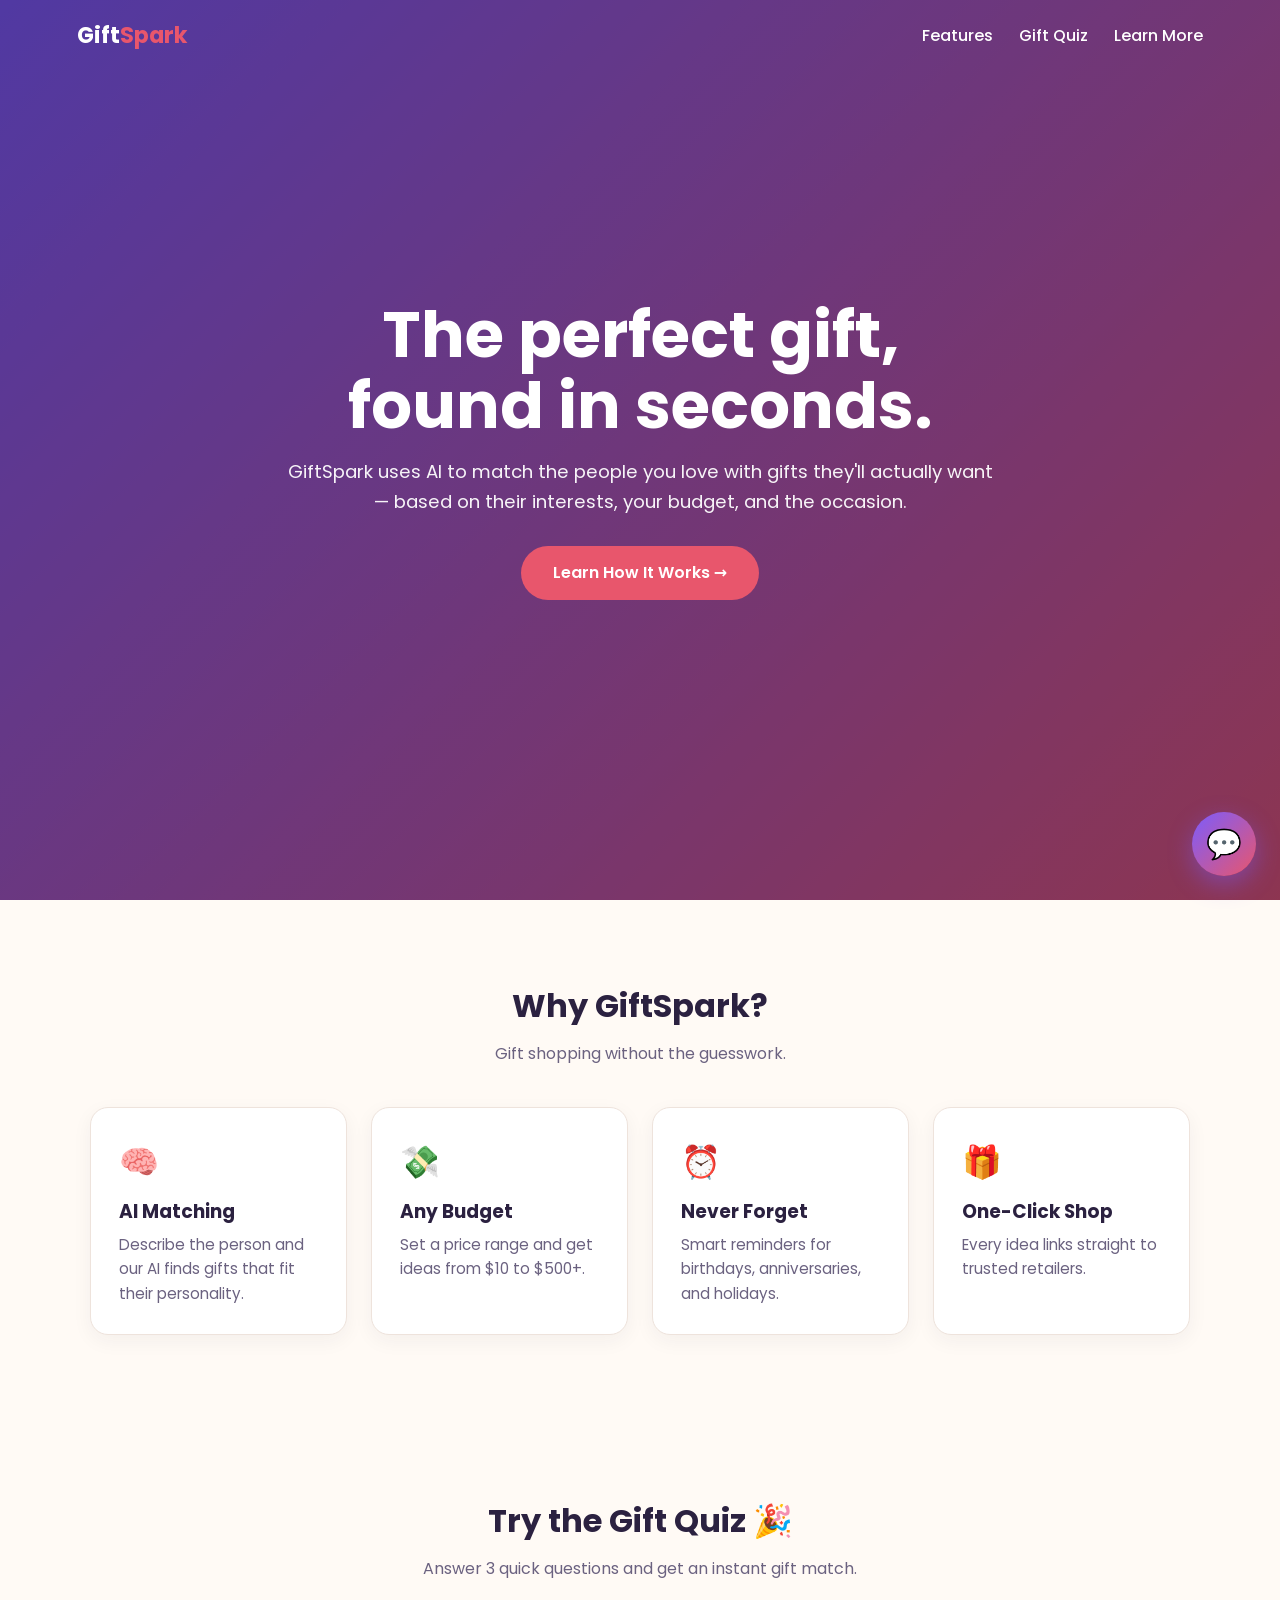
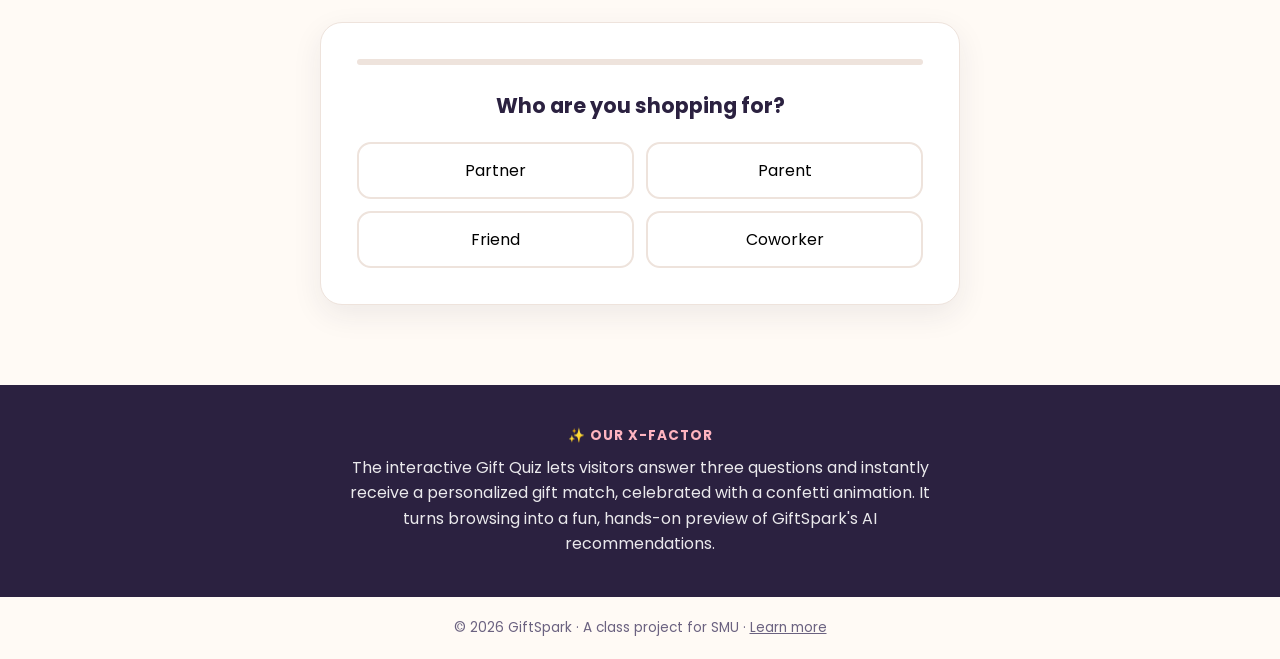
==== index.html @ bbfcfda6 "Add files via upload" ====
<!DOCTYPE html>
<html lang="en">
<head>
  <meta charset="UTF-8">
  <meta name="viewport" content="width=device-width, initial-scale=1.0">
  <title>GiftSpark | AI Gift Finder</title>
  <link href="https://fonts.googleapis.com/css2?family=Poppins:wght@400;500;600;700&display=swap" rel="stylesheet">
  <link rel="stylesheet" href="style.css">
</head>
<body>

  <nav>
    <a href="index.html" class="logo">Gift<span>Spark</span></a>
    <div class="links">
      <a href="#features">Features</a>
      <a href="#quiz">Gift Quiz</a>
      <a href="about.html">Learn More</a>
    </div>
  </nav>

  <!-- AI-generated video: autoplays, muted, loops forever -->
  <header class="hero">
    <video autoplay muted loop playsinline preload="auto">
      <source src="video.mp4" type="video/mp4">
    </video>
    <div class="hero-content">
      <h1>The perfect gift,<br>found in seconds.</h1>
      <p>GiftSpark uses AI to match the people you love with gifts they'll actually want — based on their interests, your budget, and the occasion.</p>
      <a href="about.html" class="btn">Learn How It Works →</a>
    </div>
  </header>

  <section id="features">
    <h2 class="section-title">Why GiftSpark?</h2>
    <p class="section-sub">Gift shopping without the guesswork.</p>
    <div class="cards">
      <div class="card"><div class="icon">🧠</div><h3>AI Matching</h3><p>Describe the person and our AI finds gifts that fit their personality.</p></div>
      <div class="card"><div class="icon">💸</div><h3>Any Budget</h3><p>Set a price range and get ideas from $10 to $500+.</p></div>
      <div class="card"><div class="icon">⏰</div><h3>Never Forget</h3><p>Smart reminders for birthdays, anniversaries, and holidays.</p></div>
      <div class="card"><div class="icon">🎁</div><h3>One-Click Shop</h3><p>Every idea links straight to trusted retailers.</p></div>
    </div>
  </section>

  <!-- X-Factor: interactive gift quiz -->
  <section id="quiz">
    <h2 class="section-title">Try the Gift Quiz 🎉</h2>
    <p class="section-sub">Answer 3 quick questions and get an instant gift match.</p>
    <div class="quiz" id="quiz-box">
      <div class="progress"><div class="bar" id="bar"></div></div>
      <div id="quiz-body"></div>
    </div>
  </section>

  <div class="xfactor">
    <h4>✨ Our X-Factor</h4>
    <p>The interactive Gift Quiz lets visitors answer three questions and instantly receive a personalized gift match, celebrated with a confetti animation. It turns browsing into a fun, hands-on preview of GiftSpark's AI recommendations.</p>
  </div>

  <footer>© 2026 GiftSpark · A class project for SMU · <a href="about.html">Learn more</a></footer>

  <script>
    const questions = [
      { q: 'Who are you shopping for?', a: ['Partner', 'Parent', 'Friend', 'Coworker'] },
      { q: 'What are they into?', a: ['Cooking', 'Tech', 'Wellness', 'Adventure'] },
      { q: "What's your budget?", a: ['Under $25', '$25–$75', '$75–$150', 'Sky is the limit'] },
    ];
    const gifts = {
      Cooking: { e: '🍳', items: ['Artisan spice sampler', 'Fresh pasta-making kit', 'Premium chef knife'] },
      Tech: { e: '🎧', items: ['Smart tracker tag', 'Wireless charging stand', 'Noise-cancelling headphones'] },
      Wellness: { e: '🧘', items: ['Aromatherapy candle set', 'Weighted blanket', 'Massage gun'] },
      Adventure: { e: '🏕️', items: ['Scratch-off travel map', 'Portable hammock', 'Hot air balloon ride voucher'] },
    };
    const tier = { 'Under $25': 0, '$25–$75': 1, '$75–$150': 2, 'Sky is the limit': 2 };
    let step = 0, answers = [];
    const body = document.getElementById('quiz-body'), bar = document.getElementById('bar');

    function render() {
      bar.style.width = (step / questions.length * 100) + '%';
      if (step === questions.length) return showResult();
      const { q, a } = questions[step];
      body.innerHTML = `<h3>${q}</h3><div class="options">${a.map(x => `<button>${x}</button>`).join('')}</div>`;
      body.querySelectorAll('button').forEach(b => b.onclick = () => { answers.push(b.textContent); step++; render(); });
    }
    function showResult() {
      const [who, interest, budget] = answers;
      const g = gifts[interest], top = g.items[tier[budget]];
      body.innerHTML = `<div class="result"><p>Your perfect match for your <b>${who.toLowerCase()}</b> is…</p>
        <div class="gift">${g.e}</div><h3>${top}</h3>
        <ul>${g.items.filter(i => i !== top).map(i => `<li>Also great: ${i}</li>`).join('')}</ul>
        <button class="btn" id="again">Take it again</button></div>`;
      document.getElementById('again').onclick = () => { step = 0; answers = []; render(); };
      confetti();
    }
    function confetti() {
      const colors = ['#e8566c', '#7b5cff', '#ffc94d', '#3ccf91', '#4db8ff'];
      for (let i = 0; i < 80; i++) {
        const c = document.createElement('div');
        c.className = 'confetti';
        c.style.left = Math.random() * 100 + 'vw';
        c.style.background = colors[i % colors.length];
        c.style.animationDuration = 2 + Math.random() * 2 + 's';
        c.style.animationDelay = Math.random() * 0.5 + 's';
        document.body.appendChild(c);
        setTimeout(() => c.remove(), 5000);
      }
    }
    render();
  </script>
  <script src="chatbot.js"></script>
</body>
</html>
---- style.css ----
:root{
  --bg:#fffaf5; --ink:#2b2140; --muted:#6b6280; --accent:#e8566c; --accent2:#7b5cff;
  --card:#ffffff; --line:#eee3dc;
}
*{box-sizing:border-box;margin:0;padding:0}
body{font-family:'Poppins',system-ui,sans-serif;background:var(--bg);color:var(--ink);line-height:1.6}
a{color:inherit}
nav{display:flex;justify-content:space-between;align-items:center;padding:18px 6vw;position:absolute;top:0;left:0;right:0;z-index:5;color:#fff}
nav.solid{position:static;color:var(--ink);border-bottom:1px solid var(--line);background:#fff}
.logo{font-weight:700;font-size:1.4rem;text-decoration:none}
.logo span{color:var(--accent)}
nav .links a{margin-left:22px;text-decoration:none;font-weight:500}

/* Hero with looping video */
.hero{position:relative;height:100vh;min-height:560px;display:flex;align-items:center;justify-content:center;text-align:center;overflow:hidden;color:#fff;
  background:linear-gradient(135deg,#7b5cff,#e8566c)}
.hero video{position:absolute;inset:0;width:100%;height:100%;object-fit:cover;z-index:0}
.hero::after{content:"";position:absolute;inset:0;background:rgba(30,15,50,.45);z-index:1}
.hero-content{position:relative;z-index:2;max-width:760px;padding:0 20px}
.hero h1{font-size:clamp(2.2rem,6vw,4rem);line-height:1.1;margin-bottom:16px}
.hero p{font-size:1.15rem;opacity:.95;margin-bottom:30px}

.btn{display:inline-block;background:var(--accent);color:#fff;padding:14px 32px;border-radius:40px;font-weight:600;text-decoration:none;border:none;cursor:pointer;font-size:1rem;transition:transform .2s,box-shadow .2s;font-family:inherit}
.btn:hover{transform:translateY(-3px);box-shadow:0 10px 24px rgba(232,86,108,.4)}
.btn.ghost{background:transparent;border:2px solid currentColor;color:var(--accent)}

section{padding:80px 6vw}
.section-title{text-align:center;font-size:2rem;margin-bottom:10px}
.section-sub{text-align:center;color:var(--muted);margin-bottom:40px}

.cards{display:grid;grid-template-columns:repeat(auto-fit,minmax(220px,1fr));gap:24px;max-width:1100px;margin:auto}
.card{background:var(--card);border:1px solid var(--line);border-radius:18px;padding:28px;box-shadow:0 6px 20px rgba(43,33,64,.05)}
.card .icon{font-size:2rem;margin-bottom:10px}
.card h3{margin-bottom:6px}
.card p{color:var(--muted);font-size:.95rem}

/* Quiz (X-Factor) */
.quiz{max-width:640px;margin:auto;background:#fff;border-radius:22px;padding:36px;border:1px solid var(--line);box-shadow:0 10px 30px rgba(43,33,64,.08);text-align:center}
.quiz .progress{height:6px;background:var(--line);border-radius:6px;margin-bottom:24px;overflow:hidden}
.quiz .bar{height:100%;width:0;background:linear-gradient(90deg,var(--accent2),var(--accent));transition:width .4s}
.quiz h3{font-size:1.3rem;margin-bottom:20px}
.options{display:grid;grid-template-columns:1fr 1fr;gap:12px}
.options button{padding:14px;border-radius:14px;border:2px solid var(--line);background:#fff;font-family:inherit;font-size:1rem;cursor:pointer;transition:.2s}
.options button:hover{border-color:var(--accent2);background:#f5f1ff}
.result .gift{font-size:3.5rem;margin:10px 0;animation:pop .6s ease}
.result ul{list-style:none;margin:16px 0 24px}
.result li{padding:8px;border-bottom:1px dashed var(--line)}
@keyframes pop{0%{transform:scale(0) rotate(-20deg)}70%{transform:scale(1.2)}100%{transform:scale(1)}}
.confetti{position:fixed;top:-10px;width:10px;height:14px;z-index:999;pointer-events:none;animation:fall linear forwards}
@keyframes fall{to{transform:translateY(105vh) rotate(720deg)}}

.xfactor{background:#2b2140;color:#fff;text-align:center;padding:40px 6vw}
.xfactor h4{color:#ffb4c0;margin-bottom:8px;letter-spacing:1px;text-transform:uppercase;font-size:.85rem}
.xfactor p{max-width:620px;margin:auto;opacity:.9}
footer{text-align:center;padding:20px;color:var(--muted);font-size:.85rem}

/* Page 2 */
.page-hero{padding:80px 6vw 40px;text-align:center;background:linear-gradient(135deg,#f5f1ff,#ffeef1)}
.page-hero h1{font-size:clamp(2rem,5vw,3rem)}
.page-hero p{color:var(--muted);max-width:680px;margin:12px auto 0}
.content{max-width:900px;margin:auto}
.content h2{margin:40px 0 12px}
.content p{color:#463d5c;margin-bottom:14px}
.steps{counter-reset:s;list-style:none}
.steps li{counter-increment:s;padding:16px 16px 16px 64px;position:relative;background:#fff;border:1px solid var(--line);border-radius:14px;margin-bottom:12px}
.steps li::before{content:counter(s);position:absolute;left:16px;top:14px;width:34px;height:34px;border-radius:50%;background:var(--accent);color:#fff;display:grid;place-items:center;font-weight:700}
.pricing{display:grid;grid-template-columns:repeat(auto-fit,minmax(220px,1fr));gap:20px;margin-top:16px}
.pricing .card.featured{border:2px solid var(--accent);transform:scale(1.03)}
.price{font-size:2rem;font-weight:700;color:var(--accent)}

/* Chatbot widget */
#chat-toggle{position:fixed;bottom:24px;right:24px;width:64px;height:64px;border-radius:50%;background:linear-gradient(135deg,var(--accent2),var(--accent));color:#fff;font-size:1.8rem;border:none;cursor:pointer;box-shadow:0 8px 24px rgba(123,92,255,.45);z-index:1000;animation:pulse 2.5s infinite}
@keyframes pulse{0%,100%{box-shadow:0 0 0 0 rgba(232,86,108,.5)}50%{box-shadow:0 0 0 14px rgba(232,86,108,0)}}
#chat-box{position:fixed;bottom:100px;right:24px;width:350px;max-width:calc(100vw - 32px);height:480px;max-height:70vh;background:#fff;border-radius:20px;box-shadow:0 16px 48px rgba(43,33,64,.25);display:none;flex-direction:column;overflow:hidden;z-index:1000}
#chat-box.open{display:flex}
.chat-head{background:linear-gradient(135deg,var(--accent2),var(--accent));color:#fff;padding:14px 18px;display:flex;justify-content:space-between;align-items:center}
.chat-head small{display:block;opacity:.85;font-size:.75rem}
.chat-head button{background:none;border:none;color:#fff;font-size:1.3rem;cursor:pointer}
#chat-msgs{flex:1;overflow-y:auto;padding:14px;display:flex;flex-direction:column;gap:10px;background:#faf8ff}
.msg{max-width:82%;padding:10px 14px;border-radius:16px;font-size:.92rem;line-height:1.45}
.msg.bot{background:#fff;border:1px solid var(--line);align-self:flex-start;border-bottom-left-radius:4px}
.msg.user{background:var(--accent2);color:#fff;align-self:flex-end;border-bottom-right-radius:4px}
.typing{font-style:italic;color:var(--muted)}
.chips{display:flex;flex-wrap:wrap;gap:6px;padding:8px 14px 0;background:#faf8ff}
.chips button{font-family:inherit;font-size:.78rem;padding:6px 10px;border-radius:20px;border:1px solid var(--accent2);color:var(--accent2);background:#fff;cursor:pointer}
.chat-input{display:flex;border-top:1px solid var(--line)}
.chat-input input{flex:1;border:none;padding:14px;font-family:inherit;font-size:.95rem;outline:none}
.chat-input button{border:none;background:var(--accent);color:#fff;padding:0 18px;cursor:pointer;font-weight:600;font-family:inherit}

@media (max-width:600px){
  nav .links a:not(:last-child){display:none}
  .options{grid-template-columns:1fr}
  section{padding:60px 16px}
}
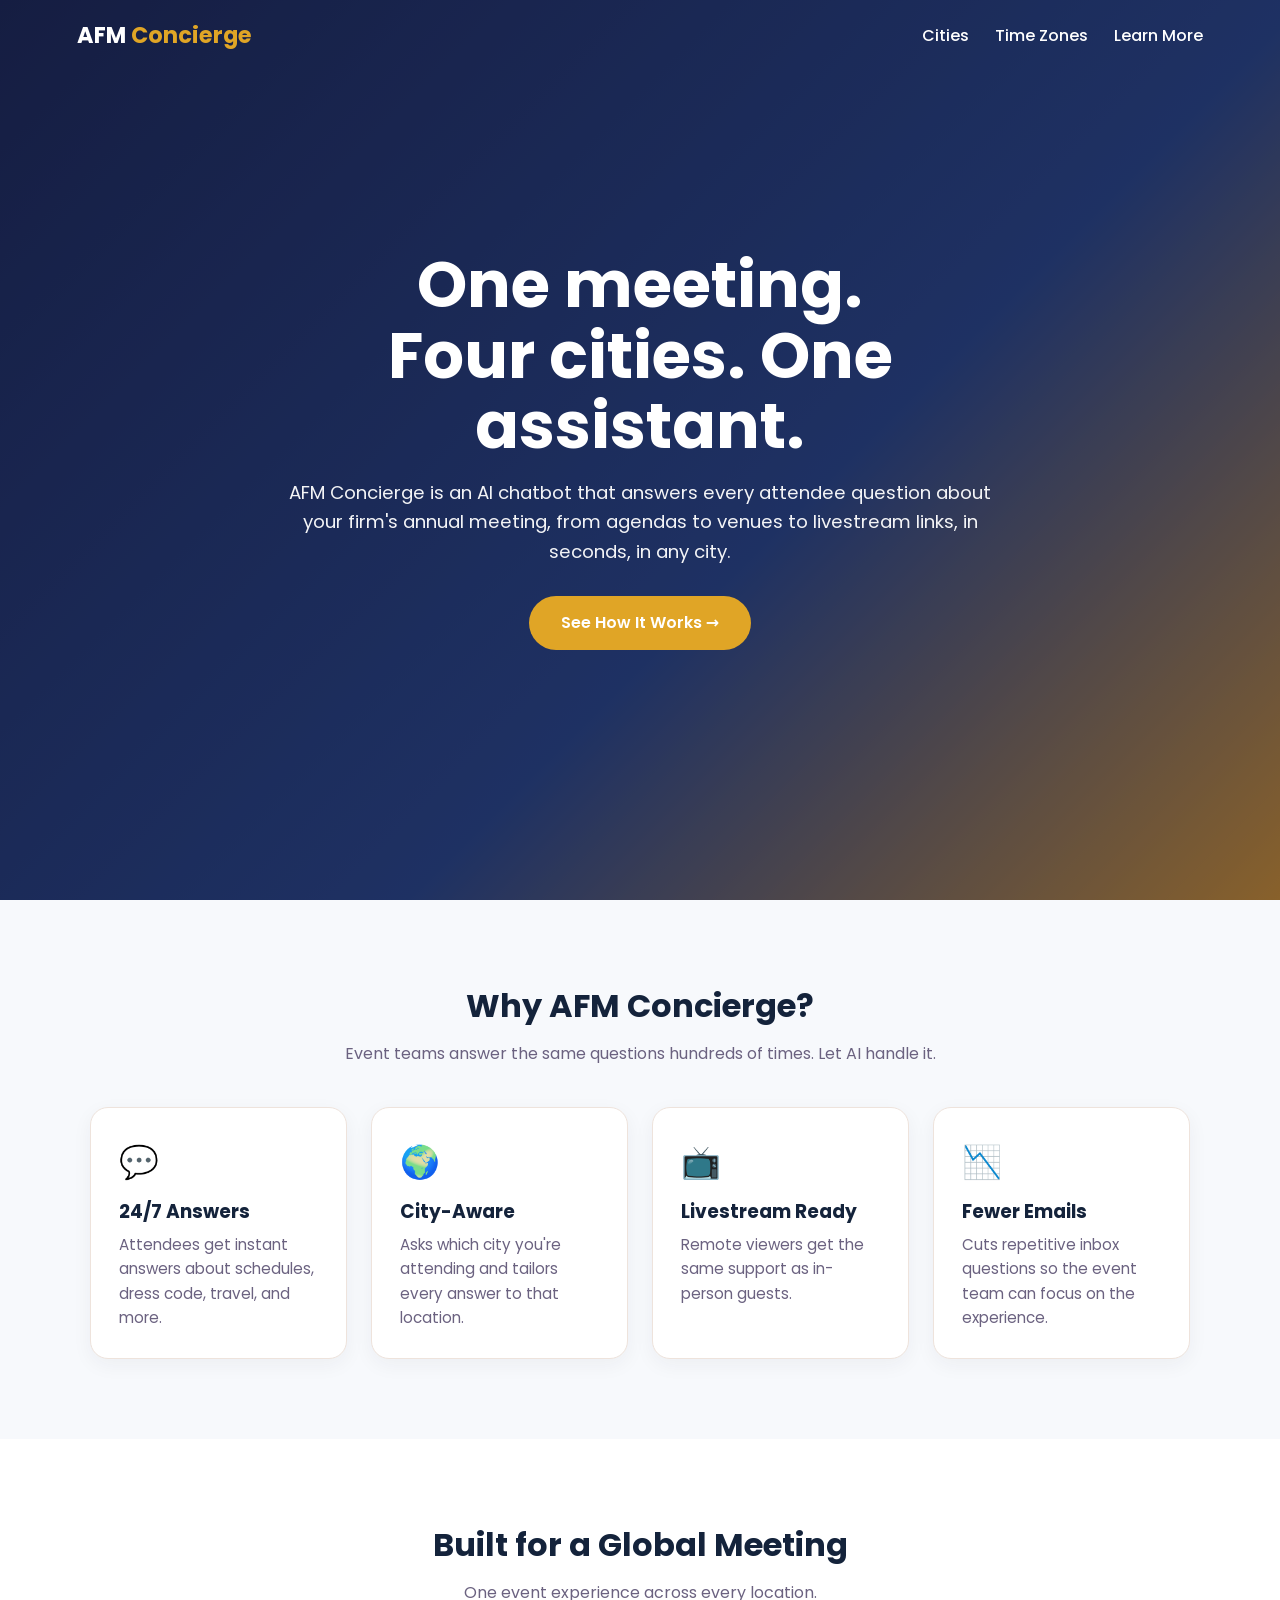
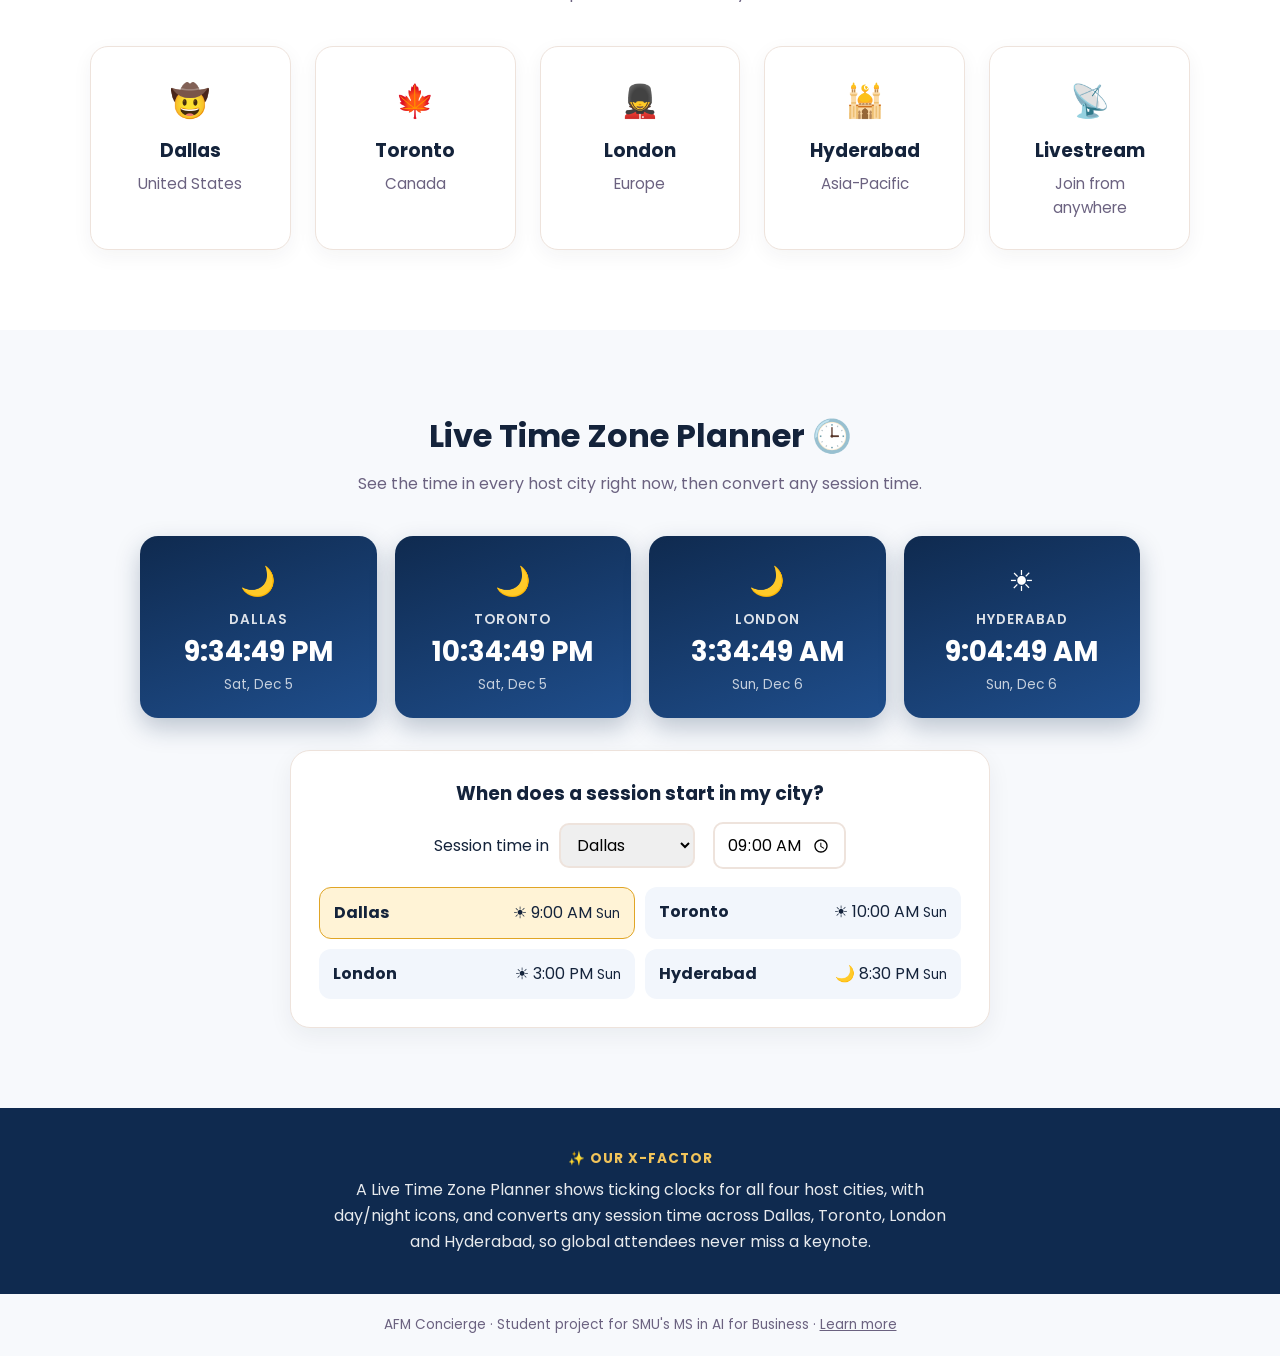
==== commit 3abcde7c: "Redesign site as AFM Concierge to match chatbot" ====
--- a/index.html
+++ b/index.html
@@ -3,17 +3,17 @@
 <head>
   <meta charset="UTF-8">
   <meta name="viewport" content="width=device-width, initial-scale=1.0">
-  <title>GiftSpark | AI Gift Finder</title>
+  <title>AFM Concierge | AI Assistant for Global Firm Meetings</title>
   <link href="https://fonts.googleapis.com/css2?family=Poppins:wght@400;500;600;700&display=swap" rel="stylesheet">
   <link rel="stylesheet" href="style.css">
 </head>
 <body>
 
   <nav>
-    <a href="index.html" class="logo">Gift<span>Spark</span></a>
+    <a href="index.html" class="logo">AFM <span>Concierge</span></a>
     <div class="links">
-      <a href="#features">Features</a>
-      <a href="#quiz">Gift Quiz</a>
+      <a href="#cities">Cities</a>
+      <a href="#clocks">Time Zones</a>
       <a href="about.html">Learn More</a>
     </div>
   </nav>
@@ -24,87 +24,106 @@
       <source src="video.mp4" type="video/mp4">
     </video>
     <div class="hero-content">
-      <h1>The perfect gift,<br>found in seconds.</h1>
-      <p>GiftSpark uses AI to match the people you love with gifts they'll actually want — based on their interests, your budget, and the occasion.</p>
-      <a href="about.html" class="btn">Learn How It Works →</a>
+      <h1>One meeting.<br>Four cities. One assistant.</h1>
+      <p>AFM Concierge is an AI chatbot that answers every attendee question about your firm's annual meeting, from agendas to venues to livestream links, in seconds, in any city.</p>
+      <a href="about.html" class="btn">See How It Works →</a>
     </div>
   </header>
 
   <section id="features">
-    <h2 class="section-title">Why GiftSpark?</h2>
-    <p class="section-sub">Gift shopping without the guesswork.</p>
+    <h2 class="section-title">Why AFM Concierge?</h2>
+    <p class="section-sub">Event teams answer the same questions hundreds of times. Let AI handle it.</p>
     <div class="cards">
-      <div class="card"><div class="icon">🧠</div><h3>AI Matching</h3><p>Describe the person and our AI finds gifts that fit their personality.</p></div>
-      <div class="card"><div class="icon">💸</div><h3>Any Budget</h3><p>Set a price range and get ideas from $10 to $500+.</p></div>
-      <div class="card"><div class="icon">⏰</div><h3>Never Forget</h3><p>Smart reminders for birthdays, anniversaries, and holidays.</p></div>
-      <div class="card"><div class="icon">🎁</div><h3>One-Click Shop</h3><p>Every idea links straight to trusted retailers.</p></div>
+      <div class="card"><div class="icon">💬</div><h3>24/7 Answers</h3><p>Attendees get instant answers about schedules, dress code, travel, and more.</p></div>
+      <div class="card"><div class="icon">🌍</div><h3>City-Aware</h3><p>Asks which city you're attending and tailors every answer to that location.</p></div>
+      <div class="card"><div class="icon">📺</div><h3>Livestream Ready</h3><p>Remote viewers get the same support as in-person guests.</p></div>
+      <div class="card"><div class="icon">📉</div><h3>Fewer Emails</h3><p>Cuts repetitive inbox questions so the event team can focus on the experience.</p></div>
     </div>
   </section>
 
-  <!-- X-Factor: interactive gift quiz -->
-  <section id="quiz">
-    <h2 class="section-title">Try the Gift Quiz 🎉</h2>
-    <p class="section-sub">Answer 3 quick questions and get an instant gift match.</p>
-    <div class="quiz" id="quiz-box">
-      <div class="progress"><div class="bar" id="bar"></div></div>
-      <div id="quiz-body"></div>
+  <section id="cities" style="background:#fff">
+    <h2 class="section-title">Built for a Global Meeting</h2>
+    <p class="section-sub">One event experience across every location.</p>
+    <div class="cards city-grid">
+      <div class="card city"><div class="icon">🤠</div><h3>Dallas</h3><p>United States</p></div>
+      <div class="card city"><div class="icon">🍁</div><h3>Toronto</h3><p>Canada</p></div>
+      <div class="card city"><div class="icon">💂</div><h3>London</h3><p>Europe</p></div>
+      <div class="card city"><div class="icon">🕌</div><h3>Hyderabad</h3><p>Asia-Pacific</p></div>
+      <div class="card city"><div class="icon">📡</div><h3>Livestream</h3><p>Join from anywhere</p></div>
+    </div>
+  </section>
+
+  <!-- X-Factor: live world clocks + session time converter -->
+  <section id="clocks">
+    <h2 class="section-title">Live Time Zone Planner 🕒</h2>
+    <p class="section-sub">See the time in every host city right now, then convert any session time.</p>
+    <div class="clock-grid" id="clock-grid"></div>
+    <div class="converter">
+      <h3>When does a session start in my city?</h3>
+      <div class="conv-row">
+        <label>Session time in
+          <select id="conv-from"></select>
+        </label>
+        <input type="time" id="conv-time" value="09:00">
+      </div>
+      <div class="conv-out" id="conv-out"></div>
     </div>
   </section>
 
   <div class="xfactor">
     <h4>✨ Our X-Factor</h4>
-    <p>The interactive Gift Quiz lets visitors answer three questions and instantly receive a personalized gift match, celebrated with a confetti animation. It turns browsing into a fun, hands-on preview of GiftSpark's AI recommendations.</p>
+    <p>A Live Time Zone Planner shows ticking clocks for all four host cities, with day/night icons, and converts any session time across Dallas, Toronto, London and Hyderabad, so global attendees never miss a keynote.</p>
   </div>
 
-  <footer>© 2026 GiftSpark · A class project for SMU · <a href="about.html">Learn more</a></footer>
+  <footer>AFM Concierge · Student project for SMU's MS in AI for Business · <a href="about.html">Learn more</a></footer>
 
   <script>
-    const questions = [
-      { q: 'Who are you shopping for?', a: ['Partner', 'Parent', 'Friend', 'Coworker'] },
-      { q: 'What are they into?', a: ['Cooking', 'Tech', 'Wellness', 'Adventure'] },
-      { q: "What's your budget?", a: ['Under $25', '$25–$75', '$75–$150', 'Sky is the limit'] },
+    const cities = [
+      { name: 'Dallas', tz: 'America/Chicago' },
+      { name: 'Toronto', tz: 'America/Toronto' },
+      { name: 'London', tz: 'Europe/London' },
+      { name: 'Hyderabad', tz: 'Asia/Kolkata' },
     ];
-    const gifts = {
-      Cooking: { e: '🍳', items: ['Artisan spice sampler', 'Fresh pasta-making kit', 'Premium chef knife'] },
-      Tech: { e: '🎧', items: ['Smart tracker tag', 'Wireless charging stand', 'Noise-cancelling headphones'] },
-      Wellness: { e: '🧘', items: ['Aromatherapy candle set', 'Weighted blanket', 'Massage gun'] },
-      Adventure: { e: '🏕️', items: ['Scratch-off travel map', 'Portable hammock', 'Hot air balloon ride voucher'] },
-    };
-    const tier = { 'Under $25': 0, '$25–$75': 1, '$75–$150': 2, 'Sky is the limit': 2 };
-    let step = 0, answers = [];
-    const body = document.getElementById('quiz-body'), bar = document.getElementById('bar');
+    const grid = document.getElementById('clock-grid');
+    grid.innerHTML = cities.map((c, i) => `
+      <div class="clock-card"><div class="clock-icon" id="ic${i}"></div>
+      <div class="clock-city">${c.name}</div><div class="clock-time" id="t${i}"></div>
+      <div class="clock-date" id="d${i}"></div></div>`).join('');
 
-    function render() {
-      bar.style.width = (step / questions.length * 100) + '%';
-      if (step === questions.length) return showResult();
-      const { q, a } = questions[step];
-      body.innerHTML = `<h3>${q}</h3><div class="options">${a.map(x => `<button>${x}</button>`).join('')}</div>`;
-      body.querySelectorAll('button').forEach(b => b.onclick = () => { answers.push(b.textContent); step++; render(); });
+    function hourIn(tz, date) { return +new Intl.DateTimeFormat('en-US', { hour: 'numeric', hourCycle: 'h23', timeZone: tz }).format(date); }
+    function tick() {
+      const now = new Date();
+      cities.forEach((c, i) => {
+        document.getElementById('t' + i).textContent = now.toLocaleTimeString('en-US', { timeZone: c.tz, hour: 'numeric', minute: '2-digit', second: '2-digit' });
+        document.getElementById('d' + i).textContent = now.toLocaleDateString('en-US', { timeZone: c.tz, weekday: 'short', month: 'short', day: 'numeric' });
+        const h = hourIn(c.tz, now);
+        document.getElementById('ic' + i).textContent = h >= 6 && h < 18 ? '☀️' : '🌙';
+      });
     }
-    function showResult() {
-      const [who, interest, budget] = answers;
-      const g = gifts[interest], top = g.items[tier[budget]];
-      body.innerHTML = `<div class="result"><p>Your perfect match for your <b>${who.toLowerCase()}</b> is…</p>
-        <div class="gift">${g.e}</div><h3>${top}</h3>
-        <ul>${g.items.filter(i => i !== top).map(i => `<li>Also great: ${i}</li>`).join('')}</ul>
-        <button class="btn" id="again">Take it again</button></div>`;
-      document.getElementById('again').onclick = () => { step = 0; answers = []; render(); };
-      confetti();
+    tick(); setInterval(tick, 1000);
+
+    // Converter: offset of a time zone (in minutes) at a given moment
+    function offset(tz, date) {
+      const p = Object.fromEntries(new Intl.DateTimeFormat('en-US', { timeZone: tz, hourCycle: 'h23', year: 'numeric', month: '2-digit', day: '2-digit', hour: '2-digit', minute: '2-digit', second: '2-digit' }).formatToParts(date).map(x => [x.type, x.value]));
+      return (Date.UTC(p.year, p.month - 1, p.day, p.hour, p.minute, p.second) - date.getTime()) / 60000;
     }
-    function confetti() {
-      const colors = ['#e8566c', '#7b5cff', '#ffc94d', '#3ccf91', '#4db8ff'];
-      for (let i = 0; i < 80; i++) {
-        const c = document.createElement('div');
-        c.className = 'confetti';
-        c.style.left = Math.random() * 100 + 'vw';
-        c.style.background = colors[i % colors.length];
-        c.style.animationDuration = 2 + Math.random() * 2 + 's';
-        c.style.animationDelay = Math.random() * 0.5 + 's';
-        document.body.appendChild(c);
-        setTimeout(() => c.remove(), 5000);
-      }
+    const sel = document.getElementById('conv-from');
+    sel.innerHTML = cities.map((c, i) => `<option value="${i}">${c.name}</option>`).join('');
+    function convert() {
+      const [hh, mm] = document.getElementById('conv-time').value.split(':').map(Number);
+      const from = cities[sel.value], now = new Date();
+      const utc = Date.UTC(now.getUTCFullYear(), now.getUTCMonth(), now.getUTCDate(), hh, mm) - offset(from.tz, now) * 60000;
+      const moment = new Date(utc);
+      document.getElementById('conv-out').innerHTML = cities.map(c => {
+        const t = moment.toLocaleTimeString('en-US', { timeZone: c.tz, hour: 'numeric', minute: '2-digit' });
+        const d = moment.toLocaleDateString('en-US', { timeZone: c.tz, weekday: 'short' });
+        const h = hourIn(c.tz, moment);
+        return `<div class="conv-item ${c === from ? 'from' : ''}"><b>${c.name}</b><span>${h >= 6 && h < 18 ? '☀️' : '🌙'} ${t} <small>${d}</small></span></div>`;
+      }).join('');
     }
-    render();
+    sel.onchange = convert;
+    document.getElementById('conv-time').oninput = convert;
+    convert();
   </script>
   <script src="chatbot.js"></script>
 </body>
--- a/style.css
+++ b/style.css
@@ -1,5 +1,5 @@
 :root{
-  --bg:#fffaf5; --ink:#2b2140; --muted:#6b6280; --accent:#e8566c; --accent2:#7b5cff;
+  --bg:#f7f9fc; --ink:#14233b; --muted:#6b6280; --accent:#e0a526; --accent2:#1f4e8c;
   --card:#ffffff; --line:#eee3dc;
 }
 *{box-sizing:border-box;margin:0;padding:0}
@@ -13,7 +13,7 @@
 
 /* Hero with looping video */
 .hero{position:relative;height:100vh;min-height:560px;display:flex;align-items:center;justify-content:center;text-align:center;overflow:hidden;color:#fff;
-  background:linear-gradient(135deg,#7b5cff,#e8566c)}
+  background:linear-gradient(135deg,#0f2a4f,#1f4e8c 60%,#e0a526)}
 .hero video{position:absolute;inset:0;width:100%;height:100%;object-fit:cover;z-index:0}
 .hero::after{content:"";position:absolute;inset:0;background:rgba(30,15,50,.45);z-index:1}
 .hero-content{position:relative;z-index:2;max-width:760px;padding:0 20px}
@@ -21,7 +21,7 @@
 .hero p{font-size:1.15rem;opacity:.95;margin-bottom:30px}
 
 .btn{display:inline-block;background:var(--accent);color:#fff;padding:14px 32px;border-radius:40px;font-weight:600;text-decoration:none;border:none;cursor:pointer;font-size:1rem;transition:transform .2s,box-shadow .2s;font-family:inherit}
-.btn:hover{transform:translateY(-3px);box-shadow:0 10px 24px rgba(232,86,108,.4)}
+.btn:hover{transform:translateY(-3px);box-shadow:0 10px 24px rgba(224,165,38,.45)}
 .btn.ghost{background:transparent;border:2px solid currentColor;color:var(--accent)}
 
 section{padding:80px 6vw}
@@ -49,13 +49,13 @@
 .confetti{position:fixed;top:-10px;width:10px;height:14px;z-index:999;pointer-events:none;animation:fall linear forwards}
 @keyframes fall{to{transform:translateY(105vh) rotate(720deg)}}
 
-.xfactor{background:#2b2140;color:#fff;text-align:center;padding:40px 6vw}
-.xfactor h4{color:#ffb4c0;margin-bottom:8px;letter-spacing:1px;text-transform:uppercase;font-size:.85rem}
+.xfactor{background:#0f2a4f;color:#fff;text-align:center;padding:40px 6vw}
+.xfactor h4{color:#f2c45a;margin-bottom:8px;letter-spacing:1px;text-transform:uppercase;font-size:.85rem}
 .xfactor p{max-width:620px;margin:auto;opacity:.9}
 footer{text-align:center;padding:20px;color:var(--muted);font-size:.85rem}
 
 /* Page 2 */
-.page-hero{padding:80px 6vw 40px;text-align:center;background:linear-gradient(135deg,#f5f1ff,#ffeef1)}
+.page-hero{padding:80px 6vw 40px;text-align:center;background:linear-gradient(135deg,#eaf1fb,#fff6e3)}
 .page-hero h1{font-size:clamp(2rem,5vw,3rem)}
 .page-hero p{color:var(--muted);max-width:680px;margin:12px auto 0}
 .content{max-width:900px;margin:auto}
@@ -92,3 +92,22 @@
   .options{grid-template-columns:1fr}
   section{padding:60px 16px}
 }
+
+/* Time zone planner */
+.clock-grid{display:grid;grid-template-columns:repeat(auto-fit,minmax(200px,1fr));gap:18px;max-width:1000px;margin:0 auto 32px}
+.clock-card{background:linear-gradient(160deg,#0f2a4f,#1f4e8c);color:#fff;border-radius:18px;padding:22px;text-align:center;box-shadow:0 10px 24px rgba(15,42,79,.25)}
+.clock-icon{font-size:1.8rem}
+.clock-city{font-weight:600;letter-spacing:1px;text-transform:uppercase;font-size:.85rem;opacity:.85;margin-top:4px}
+.clock-time{font-size:1.7rem;font-weight:700;font-variant-numeric:tabular-nums}
+.clock-date{opacity:.75;font-size:.85rem}
+.converter{max-width:700px;margin:auto;background:#fff;border:1px solid var(--line);border-radius:20px;padding:28px;box-shadow:0 8px 24px rgba(20,35,59,.06)}
+.converter h3{margin-bottom:14px;text-align:center}
+.conv-row{display:flex;gap:12px;justify-content:center;flex-wrap:wrap;align-items:center;margin-bottom:18px}
+.conv-row select,.conv-row input{font-family:inherit;font-size:1rem;padding:8px 12px;border:2px solid var(--line);border-radius:10px;margin-left:6px}
+.conv-out{display:grid;grid-template-columns:1fr 1fr;gap:10px}
+.conv-item{display:flex;justify-content:space-between;padding:12px 14px;border-radius:12px;background:#f2f6fc}
+.conv-item.from{background:#fff3d6;border:1px solid var(--accent)}
+@media (max-width:600px){.conv-out{grid-template-columns:1fr}}
+
+.city-grid{grid-template-columns:repeat(auto-fit,minmax(170px,1fr))}
+.city{text-align:center}
